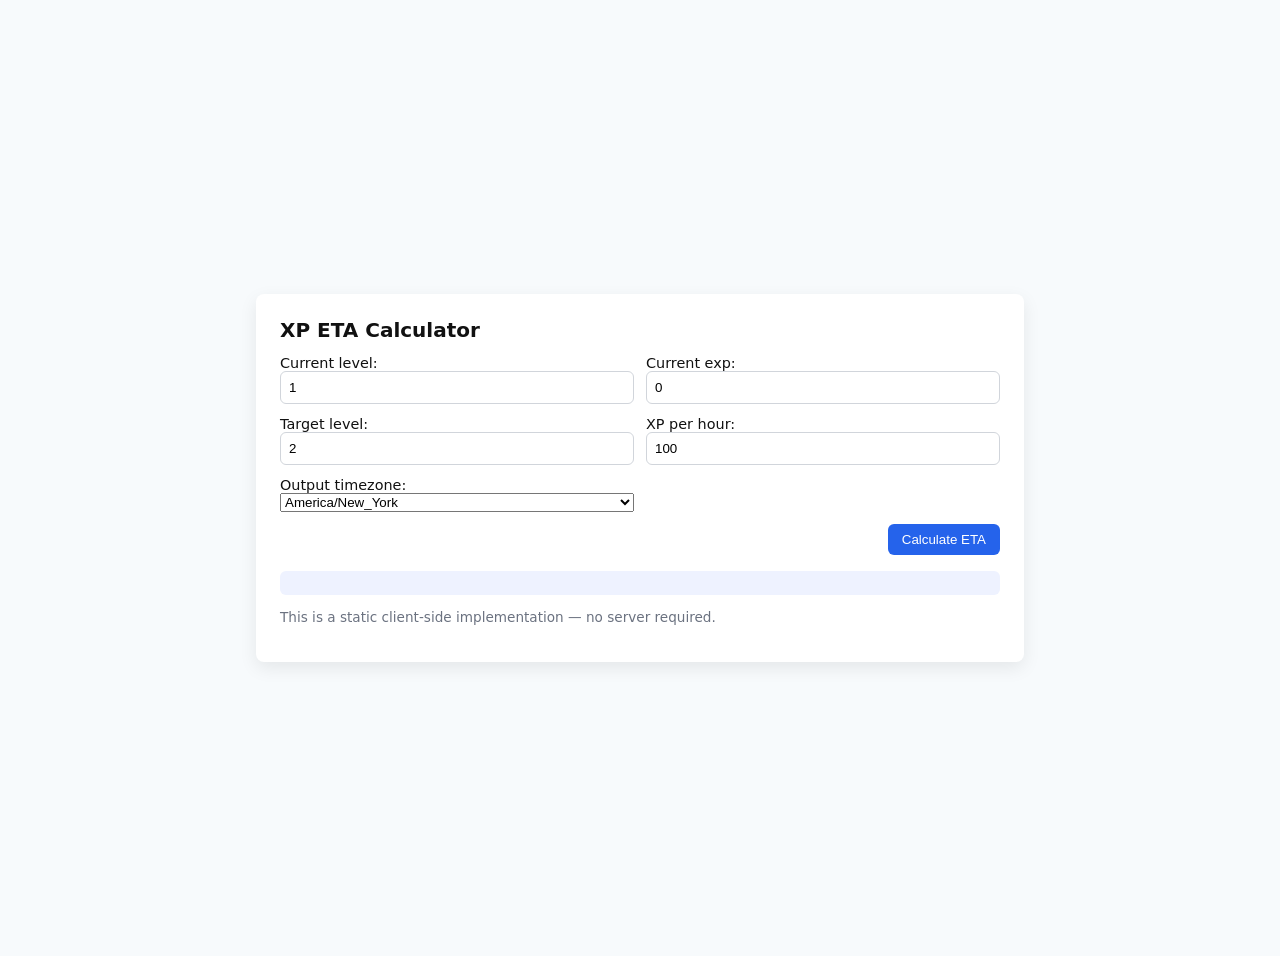
==== docs/index.html @ 44fb0e6c "add GUI calculator code" ====
<!doctype html>
<html lang="en">
<head>
  <meta charset="utf-8" />
  <meta name="viewport" content="width=device-width,initial-scale=1" />
  <title>XP ETA Calculator</title>
  <link rel="stylesheet" href="style.css">
 </head>
<body>
  <main>
    <h1>XP ETA Calculator</h1>
    <form id="calc-form">
      <label>Current level: <input type="number" id="current_level" value="1" min="1" required></label>
      <label>Current exp: <input type="number" id="current_exp" value="0" min="0" required></label>
      <label>Target level: <input type="number" id="target_level" value="2" min="2" required></label>
      <label>XP per hour: <input type="number" id="xp_per_hr" value="100" step="any" min="0.1" required></label>
      <label>Output timezone: <select id="output_tz"></select></label>
      <div class="actions">
        <button type="submit">Calculate ETA</button>
      </div>
    </form>

    <section id="result" aria-live="polite"></section>
    <p class="note">This is a static client-side implementation — no server required.</p>
  </main>
  <script src="timezones.js"></script>
  <script src="app.js"></script>
</body>
</html>
---- docs/style.css ----
:root{font-family:system-ui,-apple-system,Segoe UI,Roboto,Arial,sans-serif;color:#111}
body{display:flex;min-height:100vh;align-items:center;justify-content:center;background:#f7fafc;padding:20px}
main{max-width:720px;width:100%;background:white;border-radius:8px;padding:24px;box-shadow:0 6px 18px rgba(0,0,0,.08)}
h1{margin-top:0;font-size:1.25rem}
form{display:grid;grid-template-columns:1fr 1fr;gap:12px}
label{display:flex;flex-direction:column;font-size:0.9rem}
input[type=text],input[type=number]{padding:8px;border:1px solid #d1d5db;border-radius:6px}
.actions{grid-column:1 / -1;display:flex;justify-content:flex-end}
button{padding:8px 14px;border:none;background:#2563eb;color:white;border-radius:6px;cursor:pointer}
#result{margin-top:16px;padding:12px;background:#eef2ff;border-radius:6px}
.note{font-size:0.85rem;color:#6b7280}
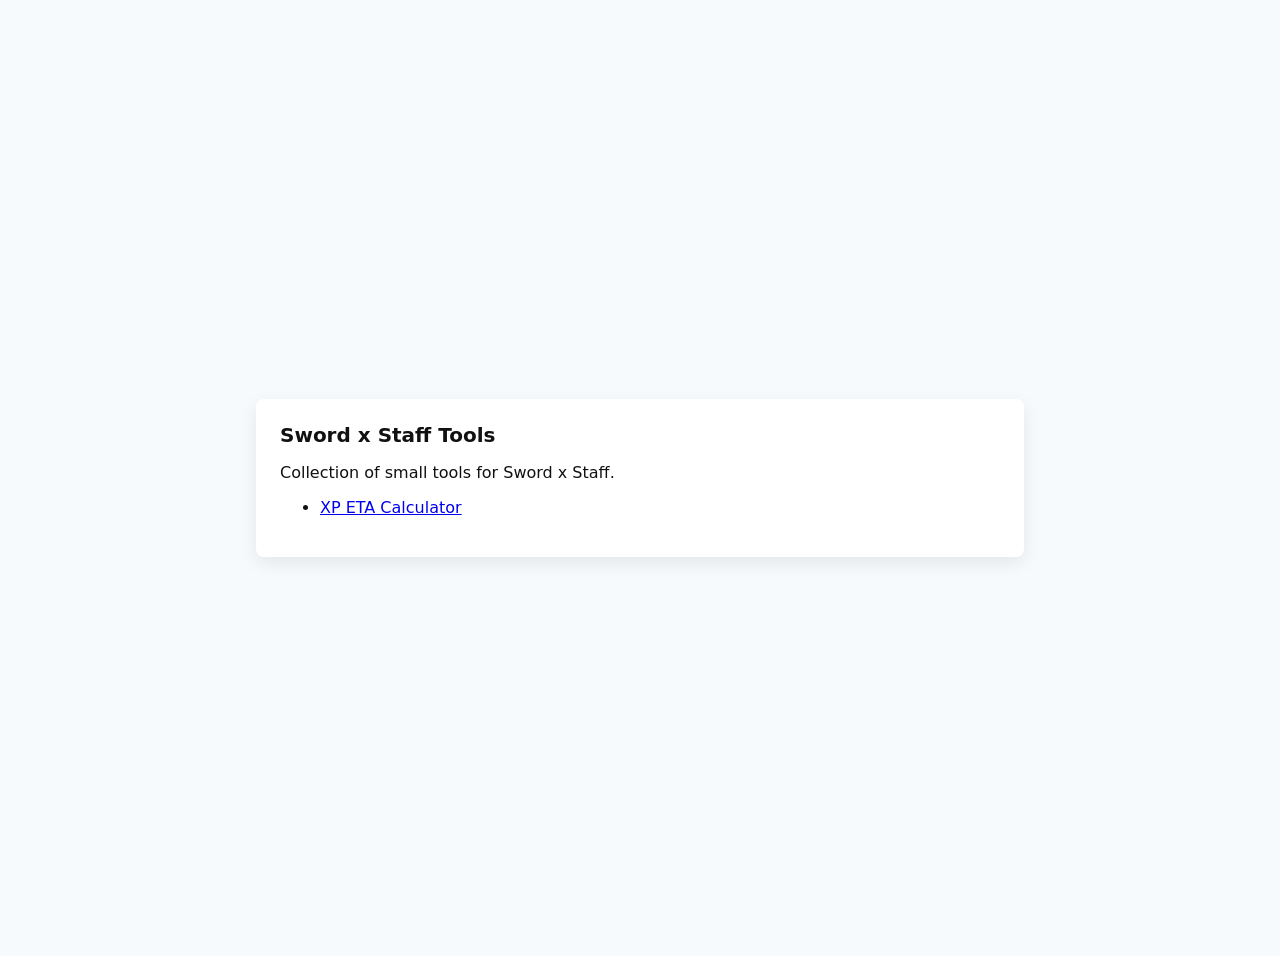
==== commit 356e19cc: "add home page" ====
--- a/docs/index.html
+++ b/docs/index.html
@@ -3,27 +3,16 @@
 <head>
   <meta charset="utf-8" />
   <meta name="viewport" content="width=device-width,initial-scale=1" />
-  <title>XP ETA Calculator</title>
+  <title>Sword x Staff Tool</title>
   <link rel="stylesheet" href="style.css">
- </head>
+</head>
 <body>
   <main>
-    <h1>XP ETA Calculator</h1>
-    <form id="calc-form">
-      <label>Current level: <input type="number" id="current_level" value="1" min="1" required></label>
-      <label>Current exp: <input type="number" id="current_exp" value="0" min="0" required></label>
-      <label>Target level: <input type="number" id="target_level" value="2" min="2" required></label>
-      <label>XP per hour: <input type="number" id="xp_per_hr" value="100" step="any" min="0.1" required></label>
-      <label>Output timezone: <select id="output_tz"></select></label>
-      <div class="actions">
-        <button type="submit">Calculate ETA</button>
-      </div>
-    </form>
-
-    <section id="result" aria-live="polite"></section>
-    <p class="note">This is a static client-side implementation — no server required.</p>
+    <h1>Sword x Staff Tools</h1>
+    <p>Collection of small tools for Sword x Staff.</p>
+    <ul>
+      <li><a href="calculator.html">XP ETA Calculator</a></li>
+    </ul>
   </main>
-  <script src="timezones.js"></script>
-  <script src="app.js"></script>
 </body>
 </html>
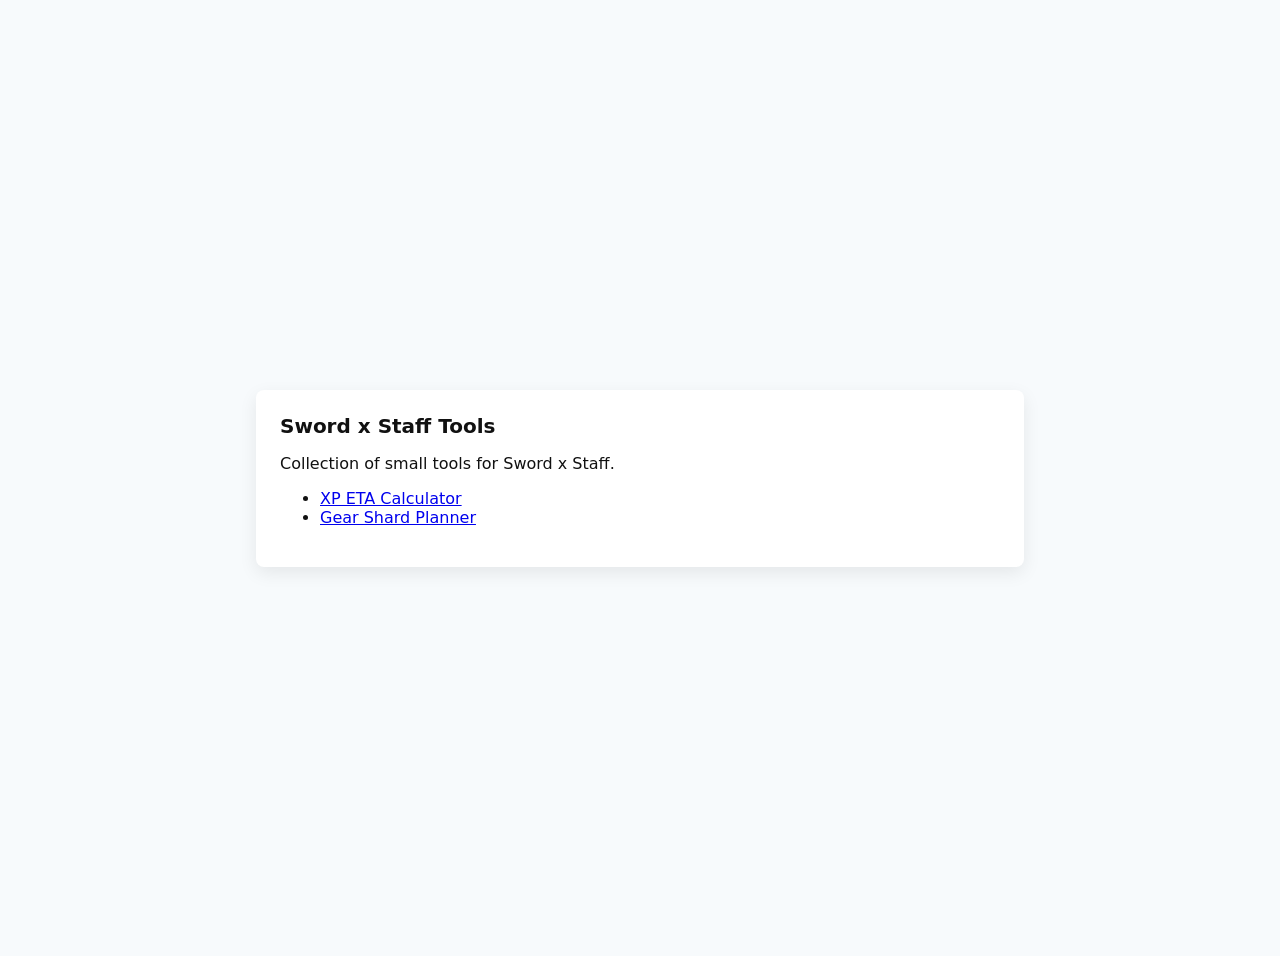
==== commit efc58435: "add gear shard planner" ====
--- a/docs/index.html
+++ b/docs/index.html
@@ -12,6 +12,7 @@
     <p>Collection of small tools for Sword x Staff.</p>
     <ul>
       <li><a href="calculator.html">XP ETA Calculator</a></li>
+      <li><a href="shard-planner.html">Gear Shard Planner</a></li>
     </ul>
   </main>
 </body>
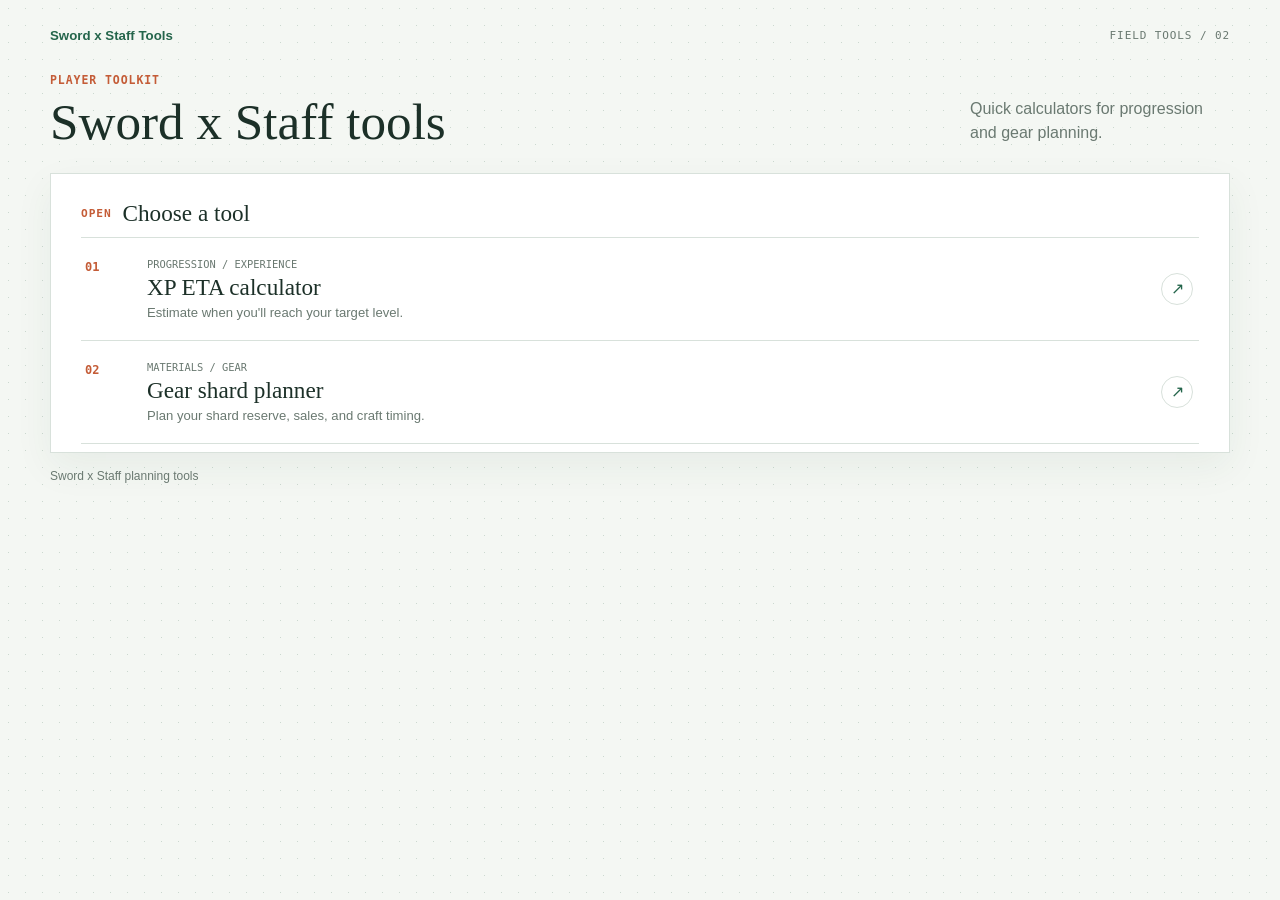
==== commit 964904e8: "add web page design updates" ====
--- a/docs/index.html
+++ b/docs/index.html
@@ -3,17 +3,52 @@
 <head>
   <meta charset="utf-8" />
   <meta name="viewport" content="width=device-width,initial-scale=1" />
-  <title>Sword x Staff Tool</title>
-  <link rel="stylesheet" href="style.css">
+  <title>Sword x Staff Tools</title>
+  <link rel="stylesheet" href="shard-planner.css">
 </head>
 <body>
-  <main>
-    <h1>Sword x Staff Tools</h1>
-    <p>Collection of small tools for Sword x Staff.</p>
-    <ul>
-      <li><a href="calculator.html">XP ETA Calculator</a></li>
-      <li><a href="shard-planner.html">Gear Shard Planner</a></li>
-    </ul>
+  <main class="planner tools-home">
+    <header class="topbar">
+      <span class="back-link">Sword x Staff Tools</span>
+      <span class="eyebrow">FIELD TOOLS / 02</span>
+    </header>
+
+    <section class="intro">
+      <div>
+        <p class="kicker">PLAYER TOOLKIT</p>
+        <h1>Sword x Staff tools</h1>
+      </div>
+      <p class="intro-note">Quick calculators for progression and gear planning.</p>
+    </section>
+
+    <section class="tool-directory" aria-labelledby="tool-directory-title">
+      <div class="section-heading tool-directory-heading">
+        <span class="section-index">OPEN</span>
+        <h2 id="tool-directory-title">Choose a tool</h2>
+      </div>
+      <nav class="tool-list" aria-label="Available tools">
+        <a class="tool-entry" href="calculator.html">
+          <span class="tool-number">01</span>
+          <span class="tool-copy">
+            <span class="tool-category">PROGRESSION / EXPERIENCE</span>
+            <span class="tool-name">XP ETA calculator</span>
+            <span class="tool-description">Estimate when you'll reach your target level.</span>
+          </span>
+          <span class="tool-arrow" aria-hidden="true">↗</span>
+        </a>
+        <a class="tool-entry" href="shard-planner.html">
+          <span class="tool-number">02</span>
+          <span class="tool-copy">
+            <span class="tool-category">MATERIALS / GEAR</span>
+            <span class="tool-name">Gear shard planner</span>
+            <span class="tool-description">Plan your shard reserve, sales, and craft timing.</span>
+          </span>
+          <span class="tool-arrow" aria-hidden="true">↗</span>
+        </a>
+      </nav>
+    </section>
+
+    <footer class="footnote">Sword x Staff planning tools</footer>
   </main>
 </body>
 </html>
--- a/docs/shard-planner.css
+++ b/docs/shard-planner.css
@@ -0,0 +1,145 @@
+:root {
+  color-scheme: light;
+  --ink: #1c3028;
+  --muted: #6a7971;
+  --line: #d8e1db;
+  --paper: #f4f7f3;
+  --white: #ffffff;
+  --green: #24654b;
+  --green-soft: #e3f0e7;
+  --orange: #c45c37;
+  --yellow: #f0c957;
+  font-family: "Avenir Next", Avenir, "Trebuchet MS", sans-serif;
+  color: var(--ink);
+}
+
+* { box-sizing: border-box; }
+
+body {
+  margin: 0;
+  min-height: 100vh;
+  background-color: var(--paper);
+  background-image: radial-gradient(#cbd8cf 0.7px, transparent 0.7px);
+  background-size: 17px 17px;
+  padding: 28px;
+}
+
+.planner {
+  width: min(1180px, 100%);
+  margin: 0 auto;
+}
+
+.topbar, .intro, .section-heading, .calendar-toolbar, .progress-copy, .legend {
+  display: flex;
+  align-items: center;
+  justify-content: space-between;
+}
+
+.topbar { margin-bottom: 30px; }
+.back-link { color: var(--green); font-size: 0.83rem; font-weight: 700; text-decoration-thickness: 1px; text-underline-offset: 4px; }
+.eyebrow, .kicker, .section-index { font-family: ui-monospace, SFMono-Regular, Menlo, monospace; letter-spacing: 0.08em; }
+.eyebrow { color: var(--muted); font-size: 0.69rem; }
+
+.intro { align-items: end; margin-bottom: 24px; }
+.kicker { margin: 0 0 8px; color: var(--orange); font-size: 0.72rem; font-weight: 700; }
+h1 { margin: 0; font-family: Georgia, "Times New Roman", serif; font-size: clamp(2rem, 5vw, 3.2rem); font-weight: 500; line-height: 1.05; }
+.intro-note { max-width: 260px; margin: 0 0 4px; color: var(--muted); line-height: 1.5; }
+
+.workspace { display: grid; grid-template-columns: 310px minmax(0, 1fr); background: var(--white); border: 1px solid var(--line); box-shadow: 0 14px 36px #254c3710; }
+.inputs { display: flex; flex-direction: column; align-items: stretch; padding: 26px; background: #edf3ee; border-right: 1px solid var(--line); }
+.section-heading { justify-content: flex-start; gap: 11px; margin-bottom: 22px; }
+.section-index { color: var(--orange); font-size: 0.7rem; font-weight: 700; }
+h2 { margin: 0; font-family: Georgia, "Times New Roman", serif; font-size: 1.45rem; font-weight: 500; }
+.inputs label { margin: 16px 0 7px; font-size: 0.82rem; font-weight: 700; }
+.inputs input, .inputs select { width: 100%; min-height: 44px; padding: 10px 12px; border: 1px solid #b8c9bd; border-radius: 3px; background: var(--white); color: var(--ink); font: inherit; font-variant-numeric: tabular-nums; }
+.inputs input:focus-visible, .inputs select:focus-visible, button:focus-visible { outline: 3px solid #e7b947; outline-offset: 2px; }
+.field-hint { margin-top: 5px; color: var(--muted); font-family: ui-monospace, SFMono-Regular, Menlo, monospace; font-size: 0.7rem; }
+.inputs button { display: flex; justify-content: space-between; align-items: center; margin-top: 24px; min-height: 46px; padding: 0 15px; border: 0; border-radius: 3px; background: var(--green); color: white; cursor: pointer; font: inherit; font-weight: 700; }
+.inputs button span { font-size: 1.1rem; }
+.form-error { min-height: 1em; margin: 8px 0 0; color: #a53d28; font-size: 0.8rem; }
+
+.projection { min-width: 0; padding: 26px 30px 20px; }
+.projection-heading { margin-bottom: 20px; }
+.summary-grid { display: grid; grid-template-columns: repeat(3, minmax(0, 1fr)); border-block: 1px solid var(--line); }
+.summary-item { display: flex; flex-direction: column; align-items: flex-start; min-width: 0; padding: 16px 18px; border-left: 1px solid var(--line); }
+.summary-item:first-child { border-left: 0; padding-left: 0; }
+.summary-item span, .summary-item small { color: var(--muted); font-size: 0.73rem; }
+.summary-item strong { margin: 6px 0 2px; font-family: Georgia, "Times New Roman", serif; font-size: 1.8rem; font-weight: 500; font-variant-numeric: tabular-nums; }
+.summary-primary strong { color: var(--green); }
+.progress-block { margin: 18px 0 24px; }
+.progress-copy { margin-bottom: 8px; color: var(--muted); font-size: 0.75rem; font-variant-numeric: tabular-nums; }
+.progress-track { height: 7px; overflow: hidden; border-radius: 4px; background: #e7ece8; }
+.progress-fill { width: 0; height: 100%; background: var(--orange); transition: width 260ms ease; }
+
+.calendar-toolbar { justify-content: center; gap: 20px; margin-bottom: 12px; }
+.calendar-toolbar h3 { min-width: 160px; margin: 0; text-align: center; font-family: Georgia, "Times New Roman", serif; font-size: 1.25rem; font-weight: 500; }
+.month-button { display: grid; place-items: center; width: 34px; height: 34px; padding: 0; border: 1px solid var(--line); border-radius: 50%; background: white; color: var(--green); cursor: pointer; font-size: 1.35rem; line-height: 1; }
+.calendar { display: grid; grid-template-columns: repeat(7, minmax(0, 1fr)); border-top: 1px solid var(--line); border-left: 1px solid var(--line); }
+.weekday, .day-cell { min-width: 0; border-right: 1px solid var(--line); border-bottom: 1px solid var(--line); }
+.weekday { padding: 8px 3px; background: #f5f8f5; color: var(--muted); text-align: center; font-family: ui-monospace, SFMono-Regular, Menlo, monospace; font-size: 0.65rem; }
+.day-cell { position: relative; min-height: 90px; padding: 8px; background: white; font-variant-numeric: tabular-nums; }
+.day-cell.empty { background: #f8faf8; }
+.day-number { display: block; margin-bottom: 7px; color: var(--muted); font-size: 0.72rem; }
+.day-balance { display: block; overflow-wrap: anywhere; color: var(--ink); font-size: 0.78rem; font-weight: 700; }
+.day-status { display: block; margin-top: 4px; color: var(--muted); font-size: 0.63rem; }
+.day-cell.today { box-shadow: inset 0 0 0 2px var(--yellow); }
+.day-cell.craft-day { background: var(--green-soft); box-shadow: inset 0 0 0 2px var(--green); }
+.day-cell.craft-day .day-balance { color: var(--green); }
+.day-cell.planned-craft-date { border-top: 3px solid var(--yellow); }
+.day-cell.dungeon-start { border-bottom: 3px solid var(--orange); }
+.dungeon-start-label { display: grid; min-height: 58px; place-items: center; color: var(--orange); font-size: 0.72rem; font-weight: 800; text-align: center; overflow-wrap: anywhere; }
+.dungeon-label { display: block; margin-top: 4px; color: var(--orange); font-size: 0.58rem; font-weight: 700; }
+.day-cell.zero-earn .day-status { color: var(--orange); }
+.legend { justify-content: flex-start; flex-wrap: wrap; gap: 10px 18px; padding-top: 12px; color: var(--muted); font-size: 0.68rem; }
+.legend span { display: flex; align-items: center; gap: 6px; }
+.legend-dot { width: 9px; height: 9px; border-radius: 50%; }
+.legend-today { background: var(--yellow); }
+.legend-craft { background: var(--green); }
+.legend-deadline { background: var(--yellow); }
+.legend-dungeon { background: var(--orange); }
+.footnote { margin: 14px 0 0; color: var(--muted); font-size: 0.75rem; line-height: 1.5; }
+.calculator-projection { min-height: 100%; }
+.calculator-note { margin: 0 0 22px; }
+#result { min-height: 64px; padding: 16px; border-top: 1px solid var(--line); color: var(--ink); font-variant-numeric: tabular-nums; }
+#result > div { display: flex; justify-content: space-between; gap: 16px; padding: 12px 0; border-bottom: 1px solid var(--line); }
+#result strong { color: var(--green); }
+.tool-directory { padding: 26px 30px 8px; border: 1px solid var(--line); background: var(--white); box-shadow: 0 14px 36px #254c3710; }
+.tool-directory-heading { margin-bottom: 10px; }
+.tool-list { border-top: 1px solid var(--line); }
+.tool-entry { display: grid; grid-template-columns: 48px minmax(0, 1fr) 34px; align-items: center; gap: 14px; padding: 20px 4px; border-bottom: 1px solid var(--line); color: inherit; text-decoration: none; transition: background-color 160ms ease, padding 160ms ease; }
+.tool-entry:hover { padding-inline: 12px; background: #f4f8f4; }
+.tool-number { align-self: start; padding-top: 2px; color: var(--orange); font-family: ui-monospace, SFMono-Regular, Menlo, monospace; font-size: 0.75rem; font-weight: 700; }
+.tool-copy { display: grid; gap: 4px; }
+.tool-category { color: var(--muted); font-family: ui-monospace, SFMono-Regular, Menlo, monospace; font-size: 0.65rem; }
+.tool-name { font-family: Georgia, "Times New Roman", serif; font-size: 1.45rem; }
+.tool-description { color: var(--muted); font-size: 0.82rem; }
+.tool-arrow { display: grid; place-items: center; width: 32px; height: 32px; border: 1px solid var(--line); border-radius: 50%; color: var(--green); font-size: 1rem; transition: background-color 160ms ease, color 160ms ease; }
+.tool-entry:hover .tool-arrow { border-color: var(--green); background: var(--green); color: white; }
+.tools-home > .footnote { margin-top: 14px; }
+
+@media (max-width: 760px) {
+  body { padding: 16px; }
+  .topbar { margin-bottom: 23px; }
+  .intro { display: block; }
+  .intro-note { margin-top: 10px; }
+  .workspace { grid-template-columns: 1fr; }
+  .inputs { border-right: 0; border-bottom: 1px solid var(--line); }
+  .projection { padding: 23px 16px 18px; }
+  .tool-directory { padding: 22px 16px 6px; }
+  .tool-entry { grid-template-columns: 28px minmax(0, 1fr) 30px; gap: 9px; padding-block: 17px; }
+  .tool-entry:hover { padding-inline: 8px; }
+  .tool-name { font-size: 1.25rem; }
+  .tool-description { font-size: 0.75rem; }
+  .summary-item { padding-inline: 9px; }
+  .summary-item strong { font-size: 1.45rem; }
+  .day-cell { min-height: 76px; padding: 6px 4px; }
+  .day-balance { font-size: 0.66rem; }
+  .day-status { font-size: 0.56rem; }
+}
+
+@media (max-width: 390px) {
+  .eyebrow { font-size: 0.58rem; }
+  .summary-item span, .summary-item small { font-size: 0.63rem; }
+  .day-cell { min-height: 70px; }
+  .weekday { font-size: 0.57rem; }
+}
